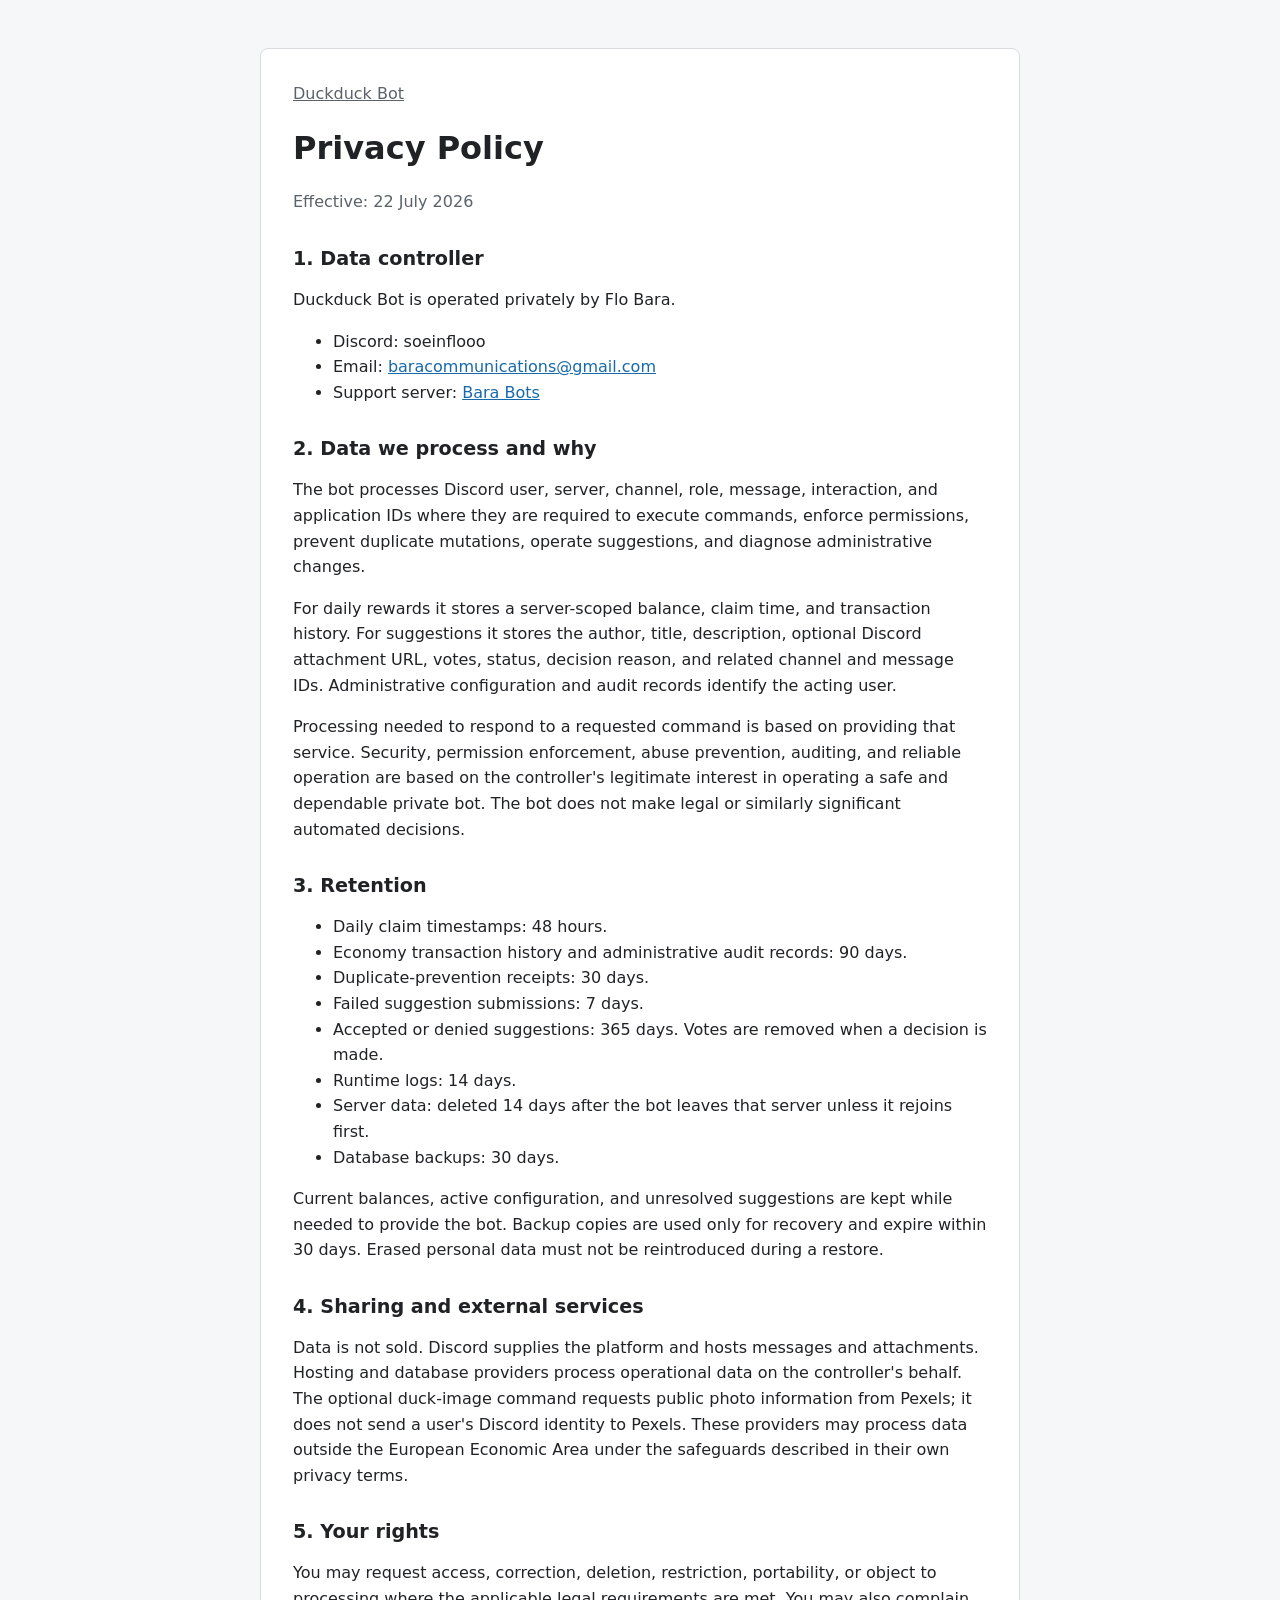
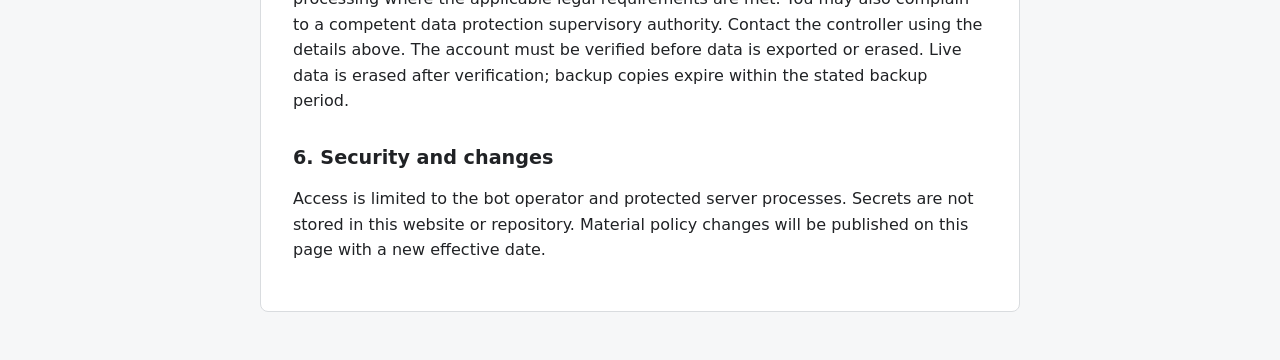
==== privacy.html @ e2099351 "Publish Duckduck Bot legal documents" ====
<!doctype html>
<html lang="en">
<head>
  <meta charset="utf-8">
  <meta name="viewport" content="width=device-width, initial-scale=1">
  <meta name="description" content="Privacy policy for Duckduck Bot">
  <title>Duckduck Bot Privacy Policy</title>
  <link rel="stylesheet" href="styles.css">
</head>
<body>
  <main>
    <a class="back" href="index.html">Duckduck Bot</a>
    <h1>Privacy Policy</h1>
    <p class="updated">Effective: 22 July 2026</p>

    <h2>1. Data controller</h2>
    <p>Duckduck Bot is operated privately by Flo Bara.</p>
    <ul>
      <li>Discord: soeinflooo</li>
      <li>Email: <a href="mailto:baracommunications@gmail.com">baracommunications@gmail.com</a></li>
      <li>Support server: <a href="https://discord.gg/Zt5wDw6tuf">Bara Bots</a></li>
    </ul>

    <h2>2. Data we process and why</h2>
    <p>The bot processes Discord user, server, channel, role, message, interaction, and application IDs where they are required to execute commands, enforce permissions, prevent duplicate mutations, operate suggestions, and diagnose administrative changes.</p>
    <p>For daily rewards it stores a server-scoped balance, claim time, and transaction history. For suggestions it stores the author, title, description, optional Discord attachment URL, votes, status, decision reason, and related channel and message IDs. Administrative configuration and audit records identify the acting user.</p>
    <p>Processing needed to respond to a requested command is based on providing that service. Security, permission enforcement, abuse prevention, auditing, and reliable operation are based on the controller's legitimate interest in operating a safe and dependable private bot. The bot does not make legal or similarly significant automated decisions.</p>

    <h2>3. Retention</h2>
    <ul>
      <li>Daily claim timestamps: 48 hours.</li>
      <li>Economy transaction history and administrative audit records: 90 days.</li>
      <li>Duplicate-prevention receipts: 30 days.</li>
      <li>Failed suggestion submissions: 7 days.</li>
      <li>Accepted or denied suggestions: 365 days. Votes are removed when a decision is made.</li>
      <li>Runtime logs: 14 days.</li>
      <li>Server data: deleted 14 days after the bot leaves that server unless it rejoins first.</li>
      <li>Database backups: 30 days.</li>
    </ul>
    <p>Current balances, active configuration, and unresolved suggestions are kept while needed to provide the bot. Backup copies are used only for recovery and expire within 30 days. Erased personal data must not be reintroduced during a restore.</p>

    <h2>4. Sharing and external services</h2>
    <p>Data is not sold. Discord supplies the platform and hosts messages and attachments. Hosting and database providers process operational data on the controller's behalf. The optional duck-image command requests public photo information from Pexels; it does not send a user's Discord identity to Pexels. These providers may process data outside the European Economic Area under the safeguards described in their own privacy terms.</p>

    <h2>5. Your rights</h2>
    <p>You may request access, correction, deletion, restriction, portability, or object to processing where the applicable legal requirements are met. You may also complain to a competent data protection supervisory authority. Contact the controller using the details above. The account must be verified before data is exported or erased. Live data is erased after verification; backup copies expire within the stated backup period.</p>

    <h2>6. Security and changes</h2>
    <p>Access is limited to the bot operator and protected server processes. Secrets are not stored in this website or repository. Material policy changes will be published on this page with a new effective date.</p>
  </main>
</body>
</html>
---- styles.css ----
:root {
  color-scheme: light dark;
  font-family: system-ui, sans-serif;
  line-height: 1.6;
}

body {
  margin: 0;
  background: #f6f7f8;
  color: #202225;
}

main {
  width: min(760px, calc(100% - 40px));
  margin: 48px auto;
  padding: 32px;
  box-sizing: border-box;
  background: #fff;
  border: 1px solid #d9dcdf;
  border-radius: 8px;
}

h1, h2 { line-height: 1.25; }
h2 { margin-top: 32px; font-size: 1.2rem; }
a { color: #1769aa; }
.back, .updated { color: #5b626a; }

@media (prefers-color-scheme: dark) {
  body { background: #17181a; color: #e7e9ea; }
  main { background: #222428; border-color: #3a3d42; }
  a { color: #6eb5ef; }
  .back, .updated { color: #aeb3b8; }
}
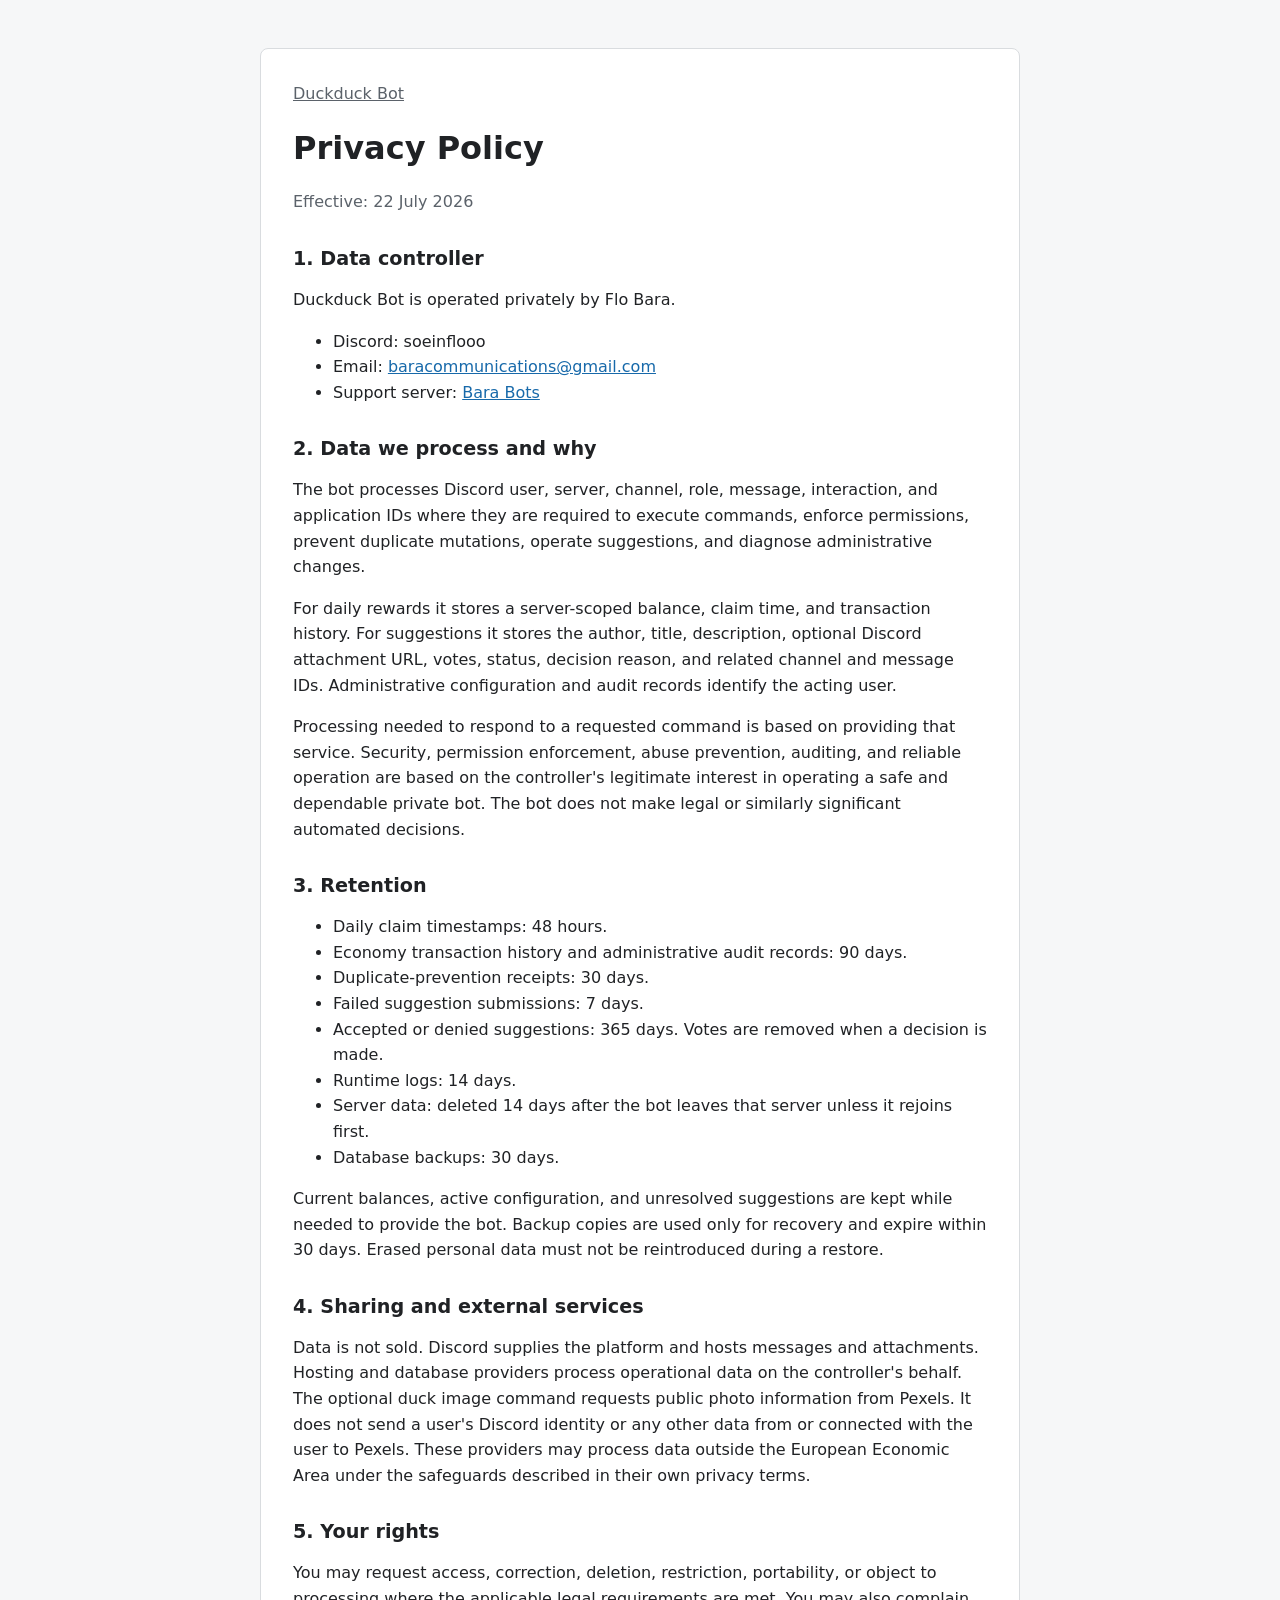
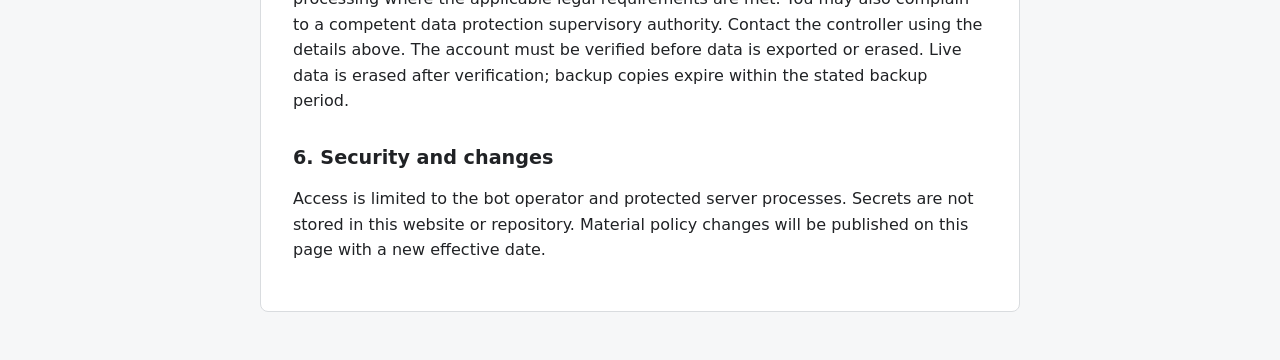
==== commit 74425b99: "Clarify Pexels privacy wording" ====
--- a/privacy.html
+++ b/privacy.html
@@ -40,7 +40,7 @@
     <p>Current balances, active configuration, and unresolved suggestions are kept while needed to provide the bot. Backup copies are used only for recovery and expire within 30 days. Erased personal data must not be reintroduced during a restore.</p>
 
     <h2>4. Sharing and external services</h2>
-    <p>Data is not sold. Discord supplies the platform and hosts messages and attachments. Hosting and database providers process operational data on the controller's behalf. The optional duck-image command requests public photo information from Pexels; it does not send a user's Discord identity to Pexels. These providers may process data outside the European Economic Area under the safeguards described in their own privacy terms.</p>
+    <p>Data is not sold. Discord supplies the platform and hosts messages and attachments. Hosting and database providers process operational data on the controller's behalf. The optional duck image command requests public photo information from Pexels. It does not send a user's Discord identity or any other data from or connected with the user to Pexels. These providers may process data outside the European Economic Area under the safeguards described in their own privacy terms.</p>
 
     <h2>5. Your rights</h2>
     <p>You may request access, correction, deletion, restriction, portability, or object to processing where the applicable legal requirements are met. You may also complain to a competent data protection supervisory authority. Contact the controller using the details above. The account must be verified before data is exported or erased. Live data is erased after verification; backup copies expire within the stated backup period.</p>
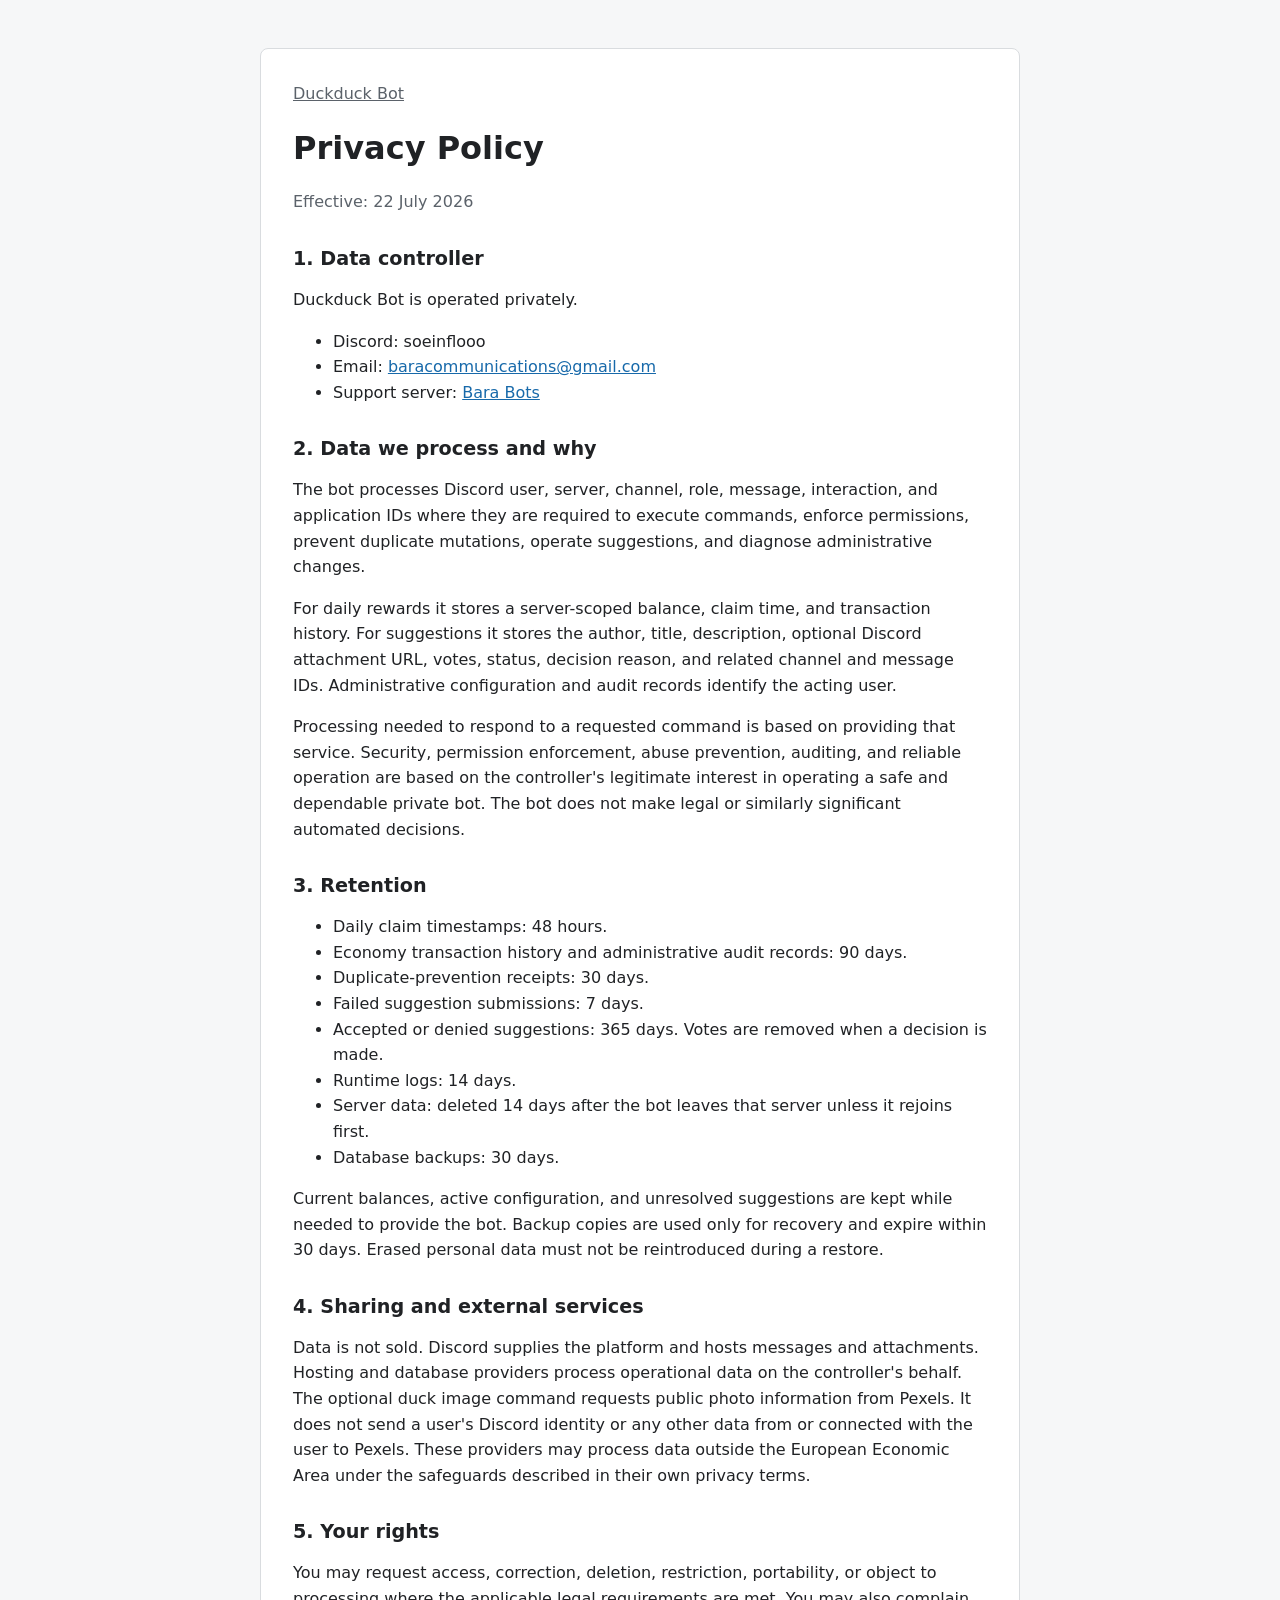
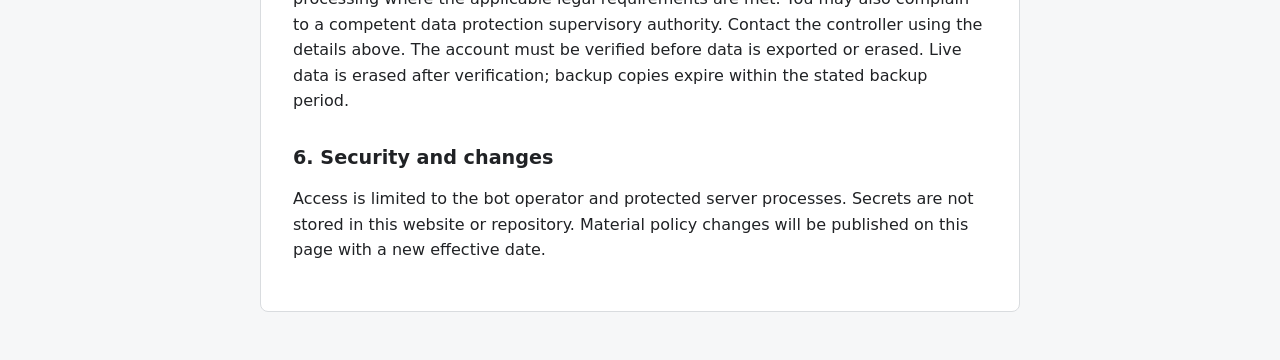
==== commit a499c0b0: "Update privacy policy data controller information" ====
--- a/privacy.html
+++ b/privacy.html
@@ -14,7 +14,7 @@
     <p class="updated">Effective: 22 July 2026</p>
 
     <h2>1. Data controller</h2>
-    <p>Duckduck Bot is operated privately by Flo Bara.</p>
+    <p>Duckduck Bot is operated privately.</p>
     <ul>
       <li>Discord: soeinflooo</li>
       <li>Email: <a href="mailto:baracommunications@gmail.com">baracommunications@gmail.com</a></li>
